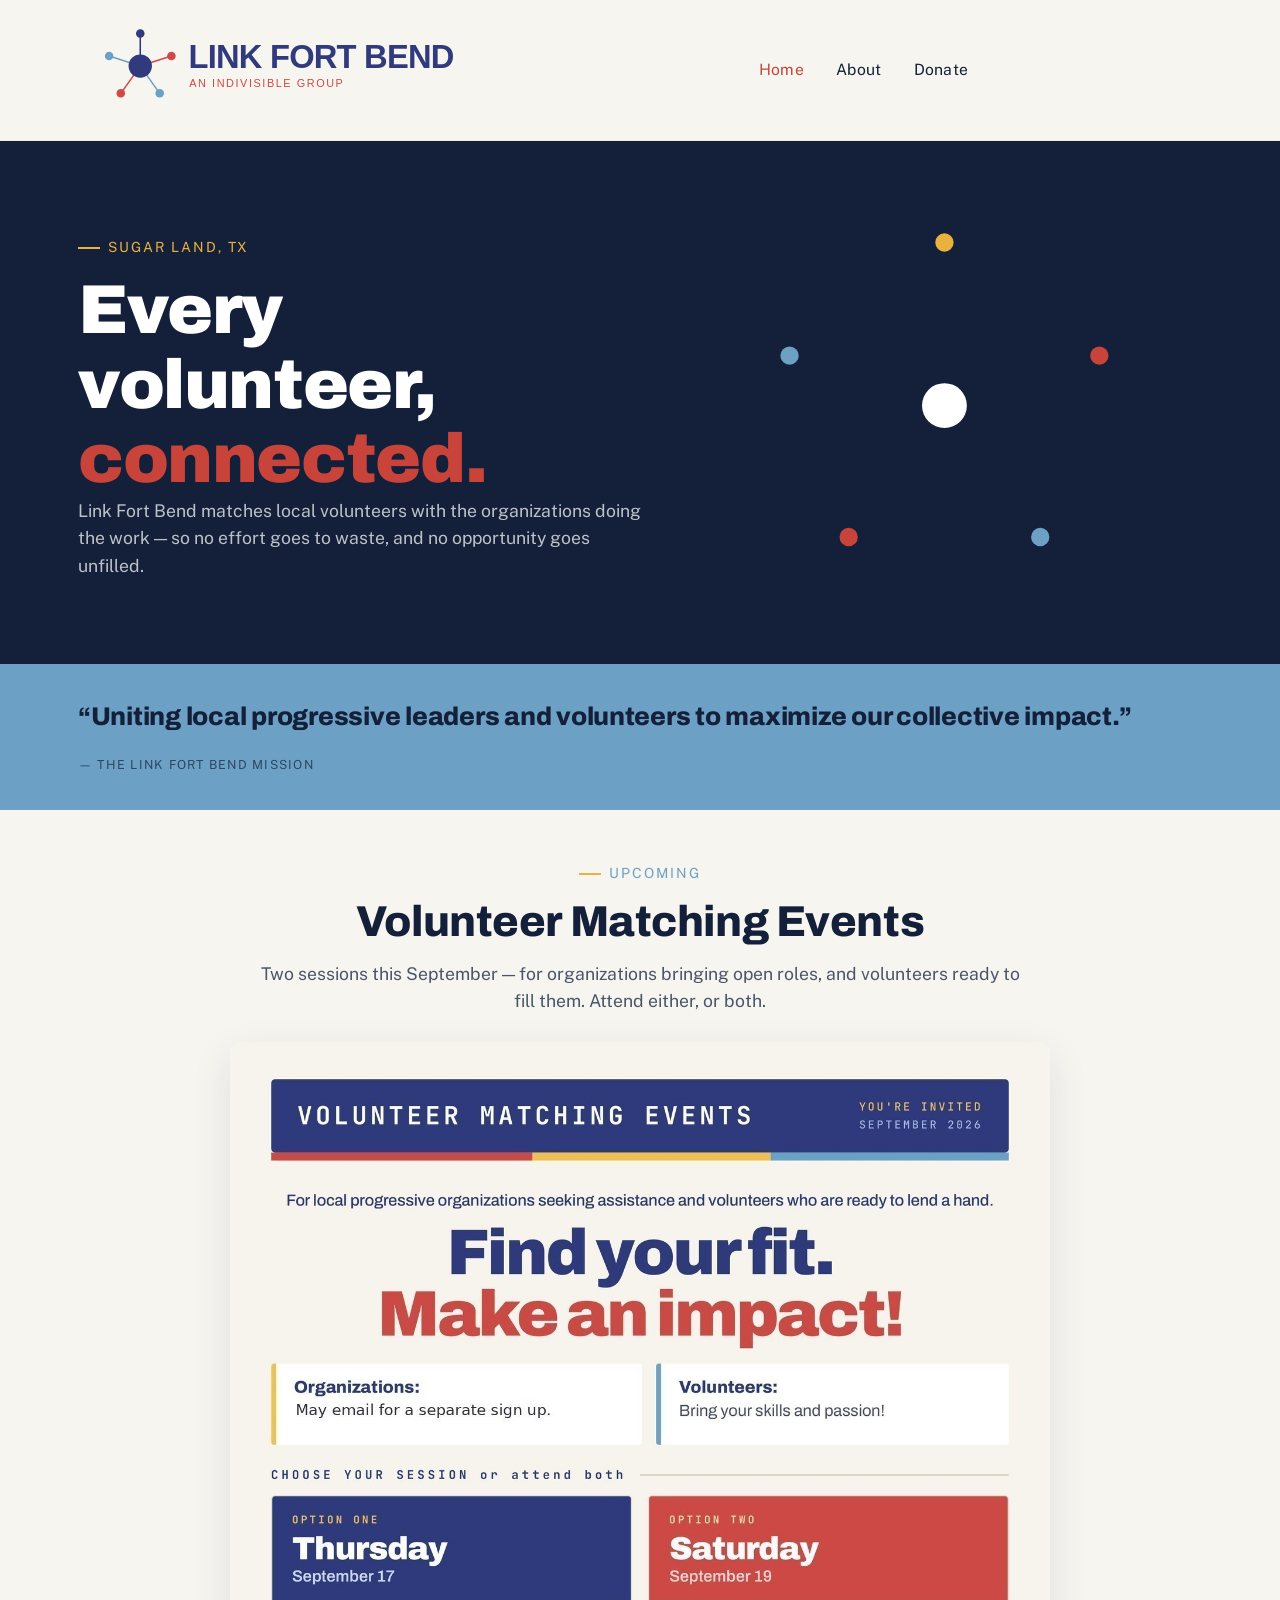
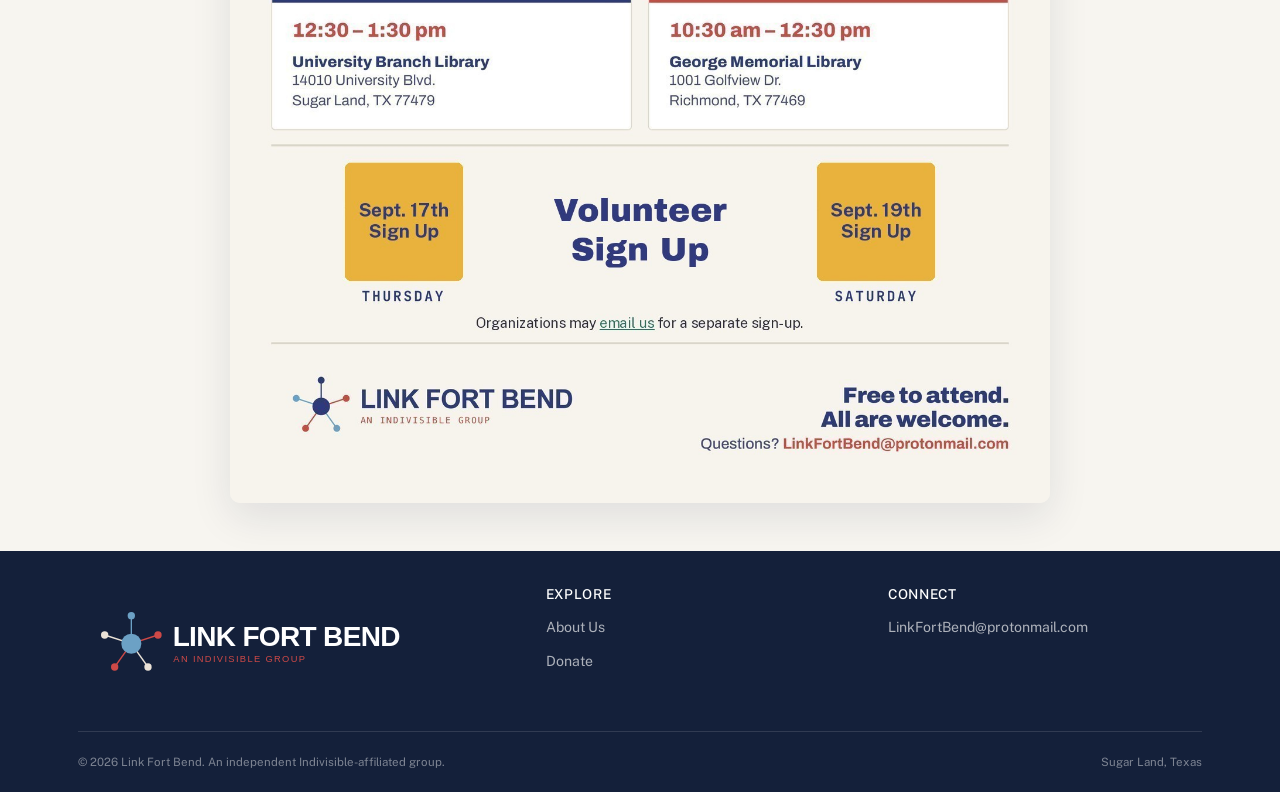
==== index.html @ 3e556b54 "Initial upload" ====
<!DOCTYPE html>
<html lang="en">
<head>
<meta charset="UTF-8">
<meta name="viewport" content="width=device-width, initial-scale=1.0">
<title>Link Fort Bend — Connecting Volunteers to Local Impact</title>
<meta name="description" content="Link Fort Bend unites local progressive leaders and volunteers to maximize our collective impact — matching volunteers with opportunities across Fort Bend County.">
<link rel="preconnect" href="https://fonts.googleapis.com">
<link href="https://fonts.googleapis.com/css2?family=Archivo:wght@800;900&family=Public+Sans:wght@400;500;600&display=swap" rel="stylesheet">
<link rel="stylesheet" href="css/style.css">
</head>
<body>

<header class="site-header">
  <div class="nav-row">
    <a href="index.html" class="logo"><img src="images/logo.svg" alt="Link Fort Bend" class="logo-img"></a>
    <button class="nav-toggle" aria-label="Toggle menu" aria-expanded="false"><span></span><span></span><span></span></button>
    <nav class="main-nav">
      <a href="index.html" class="current">Home</a>
      <a href="about.html">About</a>
      <a href="donate.html">Donate</a>
    </nav>
  </div>
</header>

<section class="hero">
  <div class="hero-grid">
    <div>
      <div class="eyebrow">Sugar Land, TX</div>
      <h1>Every volunteer,<br><span class="accent">connected.</span></h1>
      <p class="lede">Link Fort Bend matches local volunteers with the organizations doing the work — so no effort goes to waste, and no opportunity goes unfilled.</p>
    </div>
    <div class="network-stage" role="img" aria-label="Diagram showing volunteers connecting to local organizations"></div>
  </div>
</section>

<section class="mission-band">
  <div class="wrap">
    <blockquote>&ldquo;Uniting local progressive leaders and volunteers to maximize our collective impact.&rdquo;</blockquote>
    <cite>— The Link Fort Bend Mission</cite>
  </div>
</section>

<section>
  <div class="wrap">
    <div class="section-head center">
      <div class="eyebrow">Upcoming</div>
      <h2>Volunteer Matching Events</h2>
      <p class="lede" style="margin:14px auto 0;">Two sessions this September — for organizations bringing open roles, and volunteers ready to fill them. Attend either, or both.</p>
    </div>

    <div class="flyer-wrap">
      <img src="images/volunteer-event-flyer.jpg" alt="Volunteer Matching Events flyer — Thursday, September 17 at University Branch Library, Sugar Land, 12:30-1:30pm; and Saturday, September 19 at George Memorial Library, Richmond, 10:30am-12:30pm. Free to attend, all are welcome. Organizations may email LinkFortBend@protonmail.com for a separate sign-up.">
      <a class="flyer-hotspot" style="left:14%; top:67.92%; width:14.36%; height:11.1%;" href="https://mobilize.us/s/dArUMn" target="_blank" rel="noopener" aria-label="Sign up for Thursday, September 17"></a>
      <a class="flyer-hotspot" style="left:71.57%; top:67.92%; width:14.36%; height:11.1%;" href="https://mobilize.us/s/8jjdfS" target="_blank" rel="noopener" aria-label="Sign up for Saturday, September 19"></a>
      <a class="flyer-hotspot" style="left:42.86%; top:81.45%; width:11.07%; height:3.31%;" href="mailto:LinkFortBend@protonmail.com" aria-label="Email us for a separate organization sign-up"></a>
      <a class="flyer-hotspot" style="left:67.14%; top:93.48%; width:28.14%; height:1.93%;" href="mailto:LinkFortBend@protonmail.com" aria-label="Email LinkFortBend@protonmail.com"></a>
    </div>
  </div>
</section>

<footer class="site-footer">
  <div class="wrap">
    <div class="footer-grid">
      <div>
        <a href="index.html" class="logo"><img src="images/logo-white.svg" alt="Link Fort Bend" class="logo-img"></a>
      </div>
      <div>
        <h4>Explore</h4>
        <ul>
          <li><a href="about.html">About Us</a></li>
          <li><a href="donate.html">Donate</a></li>
        </ul>
      </div>
      <div>
        <h4>Connect</h4>
        <ul>
          <li><a href="mailto:LinkFortBend@protonmail.com">LinkFortBend@protonmail.com</a></li>
        </ul>
      </div>
    </div>
    <div class="footer-bottom">
      <span>&copy; 2026 Link Fort Bend. An independent Indivisible-affiliated group.</span>
      <span>Sugar Land, Texas</span>
    </div>
  </div>
</footer>

<script src="js/main.js"></script>
</body>
</html>
---- css/style.css ----
/* ==========================================================================
   Link Fort Bend — Design System
   Palette: Ink Navy / Bayou Teal / Indivisible Red / Prairie Gold / Cloud
   Display: Archivo  |  Body & Utility: Public Sans
   ========================================================================== */

:root {
  --ink-navy: #14203A;
  --ink-navy-soft: #1E2E52;
  --bayou-teal: #6CA1C5;
  --bayou-teal-light: #8FBEDA;
  --indivisible-red: #C8443A;
  --prairie-gold: #E8B23D;
  --cloud: #F7F5F0;
  --cloud-dim: #EEEAE1;
  --white: #FFFFFF;
  --slate: #4A5568;
  --slate-light: #7A8494;

  --font-display: 'Archivo', sans-serif;
  --font-body: 'Public Sans', sans-serif;
  --font-mono: 'Public Sans', sans-serif;

  --max-width: 1180px;
  --radius: 6px;
}

* { box-sizing: border-box; margin: 0; padding: 0; }

html { scroll-behavior: smooth; }

body {
  font-family: var(--font-body);
  color: var(--ink-navy);
  background: var(--cloud);
  line-height: 1.55;
  -webkit-font-smoothing: antialiased;
}

img, svg { display: block; max-width: 100%; }

a { color: inherit; text-decoration: none; }

.wrap {
  max-width: var(--max-width);
  margin: 0 auto;
  padding: 0 28px;
}

.eyebrow {
  font-family: var(--font-mono);
  font-size: 0.875rem;
  letter-spacing: 0.14em;
  text-transform: uppercase;
  color: var(--bayou-teal);
  display: inline-flex;
  align-items: center;
  gap: 8px;
  margin-bottom: 14px;
}

.eyebrow::before {
  content: "";
  width: 22px;
  height: 2px;
  background: var(--prairie-gold);
  display: inline-block;
}

h1, h2, h3, h4 {
  font-family: var(--font-display);
  font-weight: 800;
  line-height: 1.08;
  letter-spacing: -0.01em;
  color: var(--ink-navy);
}

h1 { font-size: clamp(2.6rem, 5.4vw, 4.4rem); font-weight: 900; letter-spacing: -0.02em; }
h2 { font-size: clamp(1.9rem, 3.4vw, 2.7rem); }
h3 { font-size: 1.3rem; }

p { color: var(--slate); }

.lede {
  font-size: 1.1rem;
  color: var(--slate);
  max-width: 72ch;
}

/* ---------- Buttons ---------- */
.btn {
  display: inline-flex;
  align-items: center;
  gap: 8px;
  font-family: var(--font-mono);
  font-size: 0.82rem;
  letter-spacing: 0.04em;
  text-transform: uppercase;
  padding: 14px 26px;
  border-radius: var(--radius);
  border: 2px solid transparent;
  cursor: pointer;
  transition: transform 0.15s ease, background 0.2s ease, color 0.2s ease, border-color 0.2s ease;
}
.btn:hover { transform: translateY(-2px); }
.btn:focus-visible { outline: 3px solid var(--prairie-gold); outline-offset: 2px; }

.btn-primary { background: var(--indivisible-red); color: var(--white); }
.btn-primary:hover { background: #A9362D; }

.btn-ghost { background: transparent; color: var(--ink-navy); border-color: var(--ink-navy); }
.btn-ghost:hover { background: var(--ink-navy); color: var(--white); }

.btn-ghost-red { background: transparent; color: var(--indivisible-red); border-color: var(--indivisible-red); }
.btn-ghost-red:hover { background: var(--indivisible-red); color: var(--white); }

.btn-red-navy { background: var(--indivisible-red); color: var(--white); border-color: var(--ink-navy); }
.btn-red-navy:hover { background: var(--ink-navy); color: var(--white); border-color: var(--ink-navy); }

.btn-on-dark { background: var(--prairie-gold); color: var(--ink-navy); }
.btn-on-dark:hover { background: #F4C560; }

.btn-ghost-light { background: transparent; color: var(--white); border-color: rgba(255,255,255,0.45); }
.btn-ghost-light:hover { background: rgba(255,255,255,0.12); border-color: var(--white); }

/* ---------- Header / Nav ---------- */
header.site-header {
  position: sticky;
  top: 0;
  z-index: 50;
  background: rgba(247, 245, 240, 0.92);
  backdrop-filter: blur(8px);
  border-bottom: 1px solid var(--cloud-dim);
}

.nav-row {
  display: flex;
  align-items: center;
  justify-content: flex-start;
  gap: 200px;
  padding: 0px 28px;
  max-width: var(--max-width);
  margin: 0 auto;
}

.logo {
  font-family: var(--font-display);
  font-weight: 900;
  font-size: 1.15rem;
  letter-spacing: -0.01em;
  display: flex;
  align-items: baseline;
  gap: 6px;
  color: var(--ink-navy);
}
.logo-img { height: 140px; width: auto; display: block; }
.footer-grid .logo-img { height: 120px; margin-bottom: 4px; }
.logo .accent { color: var(--indivisible-red); }
.logo small {
  font-family: var(--font-mono);
  font-weight: 500;
  font-size: 0.62rem;
  letter-spacing: 0.14em;
  color: var(--slate-light);
  text-transform: uppercase;
}

nav.main-nav { display: flex; align-items: center; gap: 4px; }

nav.main-nav a {
  font-family: var(--font-mono);
  font-size: 0.98rem;
  letter-spacing: 0.02em;
  padding: 9px 14px;
  border-radius: 4px;
  color: var(--ink-navy);
  transition: background 0.15s ease, color 0.15s ease;
}
nav.main-nav a:hover { background: var(--cloud-dim); }
nav.main-nav a.current { color: var(--indivisible-red); }
nav.main-nav a.cta {
  background: var(--ink-navy);
  color: var(--white);
  margin-left: 8px;
}
nav.main-nav a.cta:hover { background: var(--indivisible-red); }

.nav-toggle {
  display: none;
  background: none;
  border: none;
  cursor: pointer;
  padding: 6px;
  margin-left: auto;
}
.nav-toggle span {
  display: block;
  width: 24px;
  height: 2px;
  background: var(--ink-navy);
  margin: 5px 0;
  transition: 0.2s;
}

/* ---------- Hero / network motif ---------- */
.hero {
  background: var(--ink-navy);
  color: var(--white);
  position: relative;
  overflow: hidden;
  padding: 20px 0 14px;
}

.hero-grid {
  display: grid;
  grid-template-columns: 1.05fr 0.95fr;
  gap: 40px;
  align-items: center;
  max-width: var(--max-width);
  margin: 0 auto;
  padding: 0 28px;
  position: relative;
  z-index: 2;
}

.hero .eyebrow { color: var(--prairie-gold); }
.hero .eyebrow::before { background: var(--prairie-gold); }
.hero h1 { color: var(--white); }
.hero h1 .accent { color: var(--indivisible-red); }
.hero p.lede { color: rgba(255,255,255,0.72); }

.hero-actions { display: flex; gap: 14px; margin-top: 20px; flex-wrap: wrap; }

.network-stage {
  width: 100%;
  aspect-ratio: 1 / 0.95;
}

.network-stage svg { width: 100%; height: 100%; }

.net-link {
  stroke: var(--ink-navy);
  stroke-width: 2;
  fill: none;
  stroke-dasharray: 6 260;
  stroke-dashoffset: 0;
  opacity: 0.85;
  animation: draw 4.5s ease-in-out infinite;
}
.net-link.blue { stroke: var(--bayou-teal); }
.net-link.red { stroke: var(--indivisible-red); }
.net-link.gold { stroke: var(--prairie-gold); }

@keyframes draw {
  0% { stroke-dashoffset: 260; opacity: 0; }
  12% { opacity: 1; }
  55% { stroke-dashoffset: 0; opacity: 1; }
  80% { opacity: 1; }
  100% { stroke-dashoffset: -260; opacity: 0; }
}

.net-node { fill: var(--white); }
.net-node.blue { fill: var(--bayou-teal); }
.net-node.red { fill: var(--indivisible-red); }
.net-node.gold { fill: var(--prairie-gold); }
.net-pulse {
  fill: none;
  stroke: rgba(255,255,255,0.35);
  stroke-width: 1;
  animation: pulse 3.2s ease-out infinite;
  transform-origin: center;
}
@keyframes pulse {
  0% { r: 0; opacity: 0.8; }
  100% { r: 16; opacity: 0; }
}

@media (prefers-reduced-motion: reduce) {
  .net-link, .net-pulse { animation: none; stroke-dashoffset: 0; opacity: 0.8; }
}

/* ---------- Sections ---------- */
section { padding: 48px 0; }
.section-tight { padding: 32px 0; }
.section-alt { background: var(--white); }

.section-head { max-width: 760px; margin-bottom: 28px; }
.section-head.center { margin-left: auto; margin-right: auto; text-align: center; }

/* Mission statement banner */
.mission-band {
  background: var(--bayou-teal);
  color: var(--white);
  padding: 36px 0;
  position: relative;
}
.mission-band blockquote {
  font-family: var(--font-display);
  font-weight: 800;
  font-size: clamp(1.1rem, 2.2vw, 1.6rem);
  line-height: 1.35;
  max-width: none;
  width: 100%;
  letter-spacing: -0.01em;
  color: var(--ink-navy);
}
.mission-band cite {
  display: block;
  font-family: var(--font-mono);
  font-style: normal;
  font-size: 0.78rem;
  letter-spacing: 0.1em;
  text-transform: uppercase;
  color: var(--ink-navy);
  opacity: 0.7;
  margin-top: 20px;
}

/* Steps (legitimate sequence: sign up -> match -> show up) */
.steps { display: grid; grid-template-columns: repeat(3, 1fr); gap: 28px; }
.step {
  border-top: 3px solid var(--indivisible-red);
  padding-top: 18px;
}
.step .num {
  font-family: var(--font-mono);
  font-size: 0.78rem;
  color: var(--slate-light);
  letter-spacing: 0.08em;
}
.step h3 { margin: 10px 0 8px; }

/* Cards */
.card-grid { display: grid; grid-template-columns: repeat(3, 1fr); gap: 22px; }

.card {
  background: var(--white);
  border: 1px solid var(--cloud-dim);
  border-radius: var(--radius);
  padding: 26px;
  display: flex;
  flex-direction: column;
  gap: 12px;
  transition: box-shadow 0.2s ease, transform 0.2s ease;
}
.card:hover { box-shadow: 0 10px 30px rgba(20,32,58,0.08); transform: translateY(-3px); }

.tag {
  font-family: var(--font-mono);
  font-size: 0.68rem;
  letter-spacing: 0.08em;
  text-transform: uppercase;
  color: var(--bayou-teal);
  background: rgba(44,110,99,0.09);
  padding: 4px 10px;
  border-radius: 20px;
  display: inline-block;
  width: fit-content;
}
.tag.red { color: var(--indivisible-red); background: rgba(200,68,58,0.09); }
.tag.gold { color: #8A6414; background: rgba(232,178,61,0.18); }

.card h3 { font-size: 1.15rem; }
.card p { font-size: 0.95rem; }
.card .meta {
  font-family: var(--font-mono);
  font-size: 0.75rem;
  color: var(--slate-light);
  margin-top: auto;
  padding-top: 10px;
  border-top: 1px dashed var(--cloud-dim);
}

/* Placeholder note strip */
.placeholder-note {
  background: #FBF2DC;
  border: 1px dashed var(--prairie-gold);
  border-radius: var(--radius);
  padding: 16px 20px;
  font-family: var(--font-mono);
  font-size: 0.8rem;
  color: #6B4F0E;
  margin-bottom: 40px;
}
.placeholder-note strong { color: var(--indivisible-red); }

/* Flyer placeholder + QR code buttons (homepage) */
.flyer-wrap {
  position: relative;
  max-width: 820px;
  width: 100%;
  margin: 0 auto;
}
.flyer-wrap img {
  width: 100%;
  display: block;
  border-radius: 10px;
  box-shadow: 0 14px 40px rgba(20,32,58,0.10);
}
.flyer-hotspot {
  position: absolute;
  display: block;
  cursor: pointer;
}

.qr-button-row {
  display: flex;
  flex-wrap: wrap;
  gap: 14px;
  justify-content: center;
  margin-top: 28px;
}

/* Filters (Opportunities page) */
.filter-row {
  display: flex;
  flex-wrap: wrap;
  gap: 10px;
  margin-bottom: 36px;
}
.filter-btn {
  font-family: var(--font-mono);
  font-size: 0.78rem;
  letter-spacing: 0.03em;
  padding: 9px 16px;
  border-radius: 20px;
  border: 1.5px solid var(--cloud-dim);
  background: var(--white);
  cursor: pointer;
  color: var(--slate);
  transition: all 0.15s ease;
}
.filter-btn:hover { border-color: var(--bayou-teal); }
.filter-btn.active {
  background: var(--ink-navy);
  border-color: var(--ink-navy);
  color: var(--white);
}

/* Values / About */
.value-list {
  display: grid;
  grid-template-columns: repeat(2, 1fr);
  gap: 26px;
}
.value-item h3 { display: flex; align-items: center; gap: 10px; margin-bottom: 8px; }
.value-item .dot {
  width: 9px; height: 9px; border-radius: 50%; background: var(--indivisible-red); flex-shrink: 0;
}

/* Two-col layout */
.split {
  display: grid;
  grid-template-columns: 1fr 1fr;
  gap: 56px;
  align-items: start;
}

/* Timeline-ish origin block for About */
.origin-block {
  background: var(--ink-navy);
  color: var(--white);
  border-radius: 10px;
  padding: 40px;
}
.origin-block h3 { color: var(--white); }
.origin-block p { color: rgba(255,255,255,0.75); }

/* ---------- Forms ---------- */
.form-card {
  background: var(--white);
  border: 1px solid var(--cloud-dim);
  border-radius: 10px;
  padding: 40px;
}

.form-row { margin-bottom: 20px; }
.form-row label {
  display: block;
  font-family: var(--font-mono);
  font-size: 0.75rem;
  letter-spacing: 0.06em;
  text-transform: uppercase;
  color: var(--ink-navy);
  margin-bottom: 8px;
}
.form-row input[type="text"],
.form-row input[type="email"],
.form-row input[type="tel"],
.form-row select,
.form-row textarea {
  width: 100%;
  font-family: var(--font-body);
  font-size: 0.98rem;
  padding: 12px 14px;
  border: 1.5px solid var(--cloud-dim);
  border-radius: 5px;
  background: var(--cloud);
  color: var(--ink-navy);
}
.form-row input:focus,
.form-row select:focus,
.form-row textarea:focus {
  outline: none;
  border-color: var(--bayou-teal);
  background: var(--white);
}

.checkbox-grid {
  display: grid;
  grid-template-columns: repeat(2, 1fr);
  gap: 10px;
}
.checkbox-item {
  display: flex;
  align-items: center;
  gap: 9px;
  font-size: 0.92rem;
  color: var(--slate);
}
.checkbox-item input { width: 16px; height: 16px; accent-color: var(--bayou-teal); }

#form-success {
  display: none;
  background: rgba(44,110,99,0.1);
  border: 1.5px solid var(--bayou-teal);
  color: var(--bayou-teal);
  padding: 16px 18px;
  border-radius: 6px;
  font-family: var(--font-mono);
  font-size: 0.85rem;
  margin-bottom: 20px;
}

/* ---------- Embedded form shell (Google Form container) ---------- */
.form-embed-shell {
  border-radius: 10px;
  overflow: hidden;
  border: 1px solid var(--cloud-dim);
  box-shadow: 0 14px 40px rgba(20,32,58,0.10);
  background: var(--white);
}
.form-embed-header {
  display: flex;
  align-items: center;
  gap: 7px;
  padding: 14px 18px;
  background: var(--ink-navy);
}
.form-embed-header .dot { width: 9px; height: 9px; border-radius: 50%; }
.form-embed-header .dot.red { background: var(--indivisible-red); }
.form-embed-header .dot.gold { background: var(--prairie-gold); }
.form-embed-header .dot.blue { background: var(--bayou-teal); }
.form-embed-title {
  margin-left: 8px;
  font-family: var(--font-mono);
  font-size: 0.78rem;
  letter-spacing: 0.06em;
  text-transform: uppercase;
  color: rgba(255,255,255,0.85);
}
.form-embed-footnote {
  margin-top: 14px;
  font-size: 0.85rem;
  text-align: center;
  color: var(--slate-light);
}
.form-embed-footnote a {
  color: var(--bayou-teal);
  text-decoration: underline;
}

/* ---------- Contact info blocks ---------- */
.contact-info { display: flex; flex-direction: column; gap: 26px; }
.contact-info .item { border-left: 3px solid var(--prairie-gold); padding-left: 18px; }
.contact-info .item h3 { font-size: 1rem; margin-bottom: 4px; }
.contact-info .item p { font-size: 0.92rem; }

/* ---------- CTA band ---------- */
.cta-band {
  background: var(--indivisible-red);
  color: var(--white);
  padding: 36px 0;
  text-align: center;
}
.cta-band h2 { color: var(--white); margin-bottom: 18px; }
.cta-band p { color: rgba(255,255,255,0.85); max-width: 520px; margin: 0 auto 30px; }
.cta-band .hero-actions { justify-content: center; }

/* ---------- Footer ---------- */
footer.site-footer {
  background: var(--ink-navy);
  color: rgba(255,255,255,0.7);
  padding: 36px 0 20px;
}
.footer-grid {
  display: grid;
  grid-template-columns: 1.4fr 1fr 1fr;
  gap: 28px;
  margin-bottom: 20px;
}
.footer-grid h4 {
  color: var(--white);
  font-size: 0.85rem;
  letter-spacing: 0.05em;
  margin-bottom: 14px;
  font-family: var(--font-mono);
  text-transform: uppercase;
  font-weight: 500;
}
.footer-grid a, .footer-grid p { font-size: 0.88rem; color: rgba(255,255,255,0.65); }
.footer-grid ul { list-style: none; display: flex; flex-direction: column; gap: 9px; }
.footer-grid a:hover { color: var(--prairie-gold); }
.footer-bottom {
  border-top: 1px solid rgba(255,255,255,0.12);
  padding-top: 22px;
  display: flex;
  justify-content: space-between;
  font-family: var(--font-mono);
  font-size: 0.72rem;
  color: rgba(255,255,255,0.45);
  flex-wrap: wrap;
  gap: 10px;
}

/* ---------- Page hero (interior pages) ---------- */
.page-hero {
  background: var(--ink-navy);
  color: var(--white);
  padding: 36px 0 32px;
}
.page-hero h1 { color: var(--white); font-size: clamp(2.1rem, 4vw, 3rem); }
.page-hero p.lede { color: rgba(255,255,255,0.72); margin-top: 14px; }

/* ---------- Responsive ---------- */
@media (max-width: 900px) {
  .hero-grid { grid-template-columns: 1fr; }
  .network-stage { max-width: 420px; margin: 0 auto; order: -1; }
  .steps, .card-grid { grid-template-columns: 1fr; }
  .value-list { grid-template-columns: 1fr; }
  .split { grid-template-columns: 1fr; gap: 32px; }
  .footer-grid { grid-template-columns: 1fr 1fr 1fr; }
  .checkbox-grid { grid-template-columns: 1fr; }
}

@media (max-width: 720px) {
  nav.main-nav {
    position: fixed;
    top: 100px; left: 0; right: 0;
    background: var(--cloud);
    flex-direction: column;
    align-items: stretch;
    padding: 12px 20px 24px;
    border-bottom: 1px solid var(--cloud-dim);
    display: none;
    gap: 2px;
  }
  nav.main-nav.open { display: flex; }
  nav.main-nav a { padding: 12px 14px; }
  nav.main-nav a.cta { margin-left: 0; text-align: center; }
  .nav-toggle { display: block; }
  .footer-grid { grid-template-columns: 1fr; }
  .logo-img { height: 100px; }
}
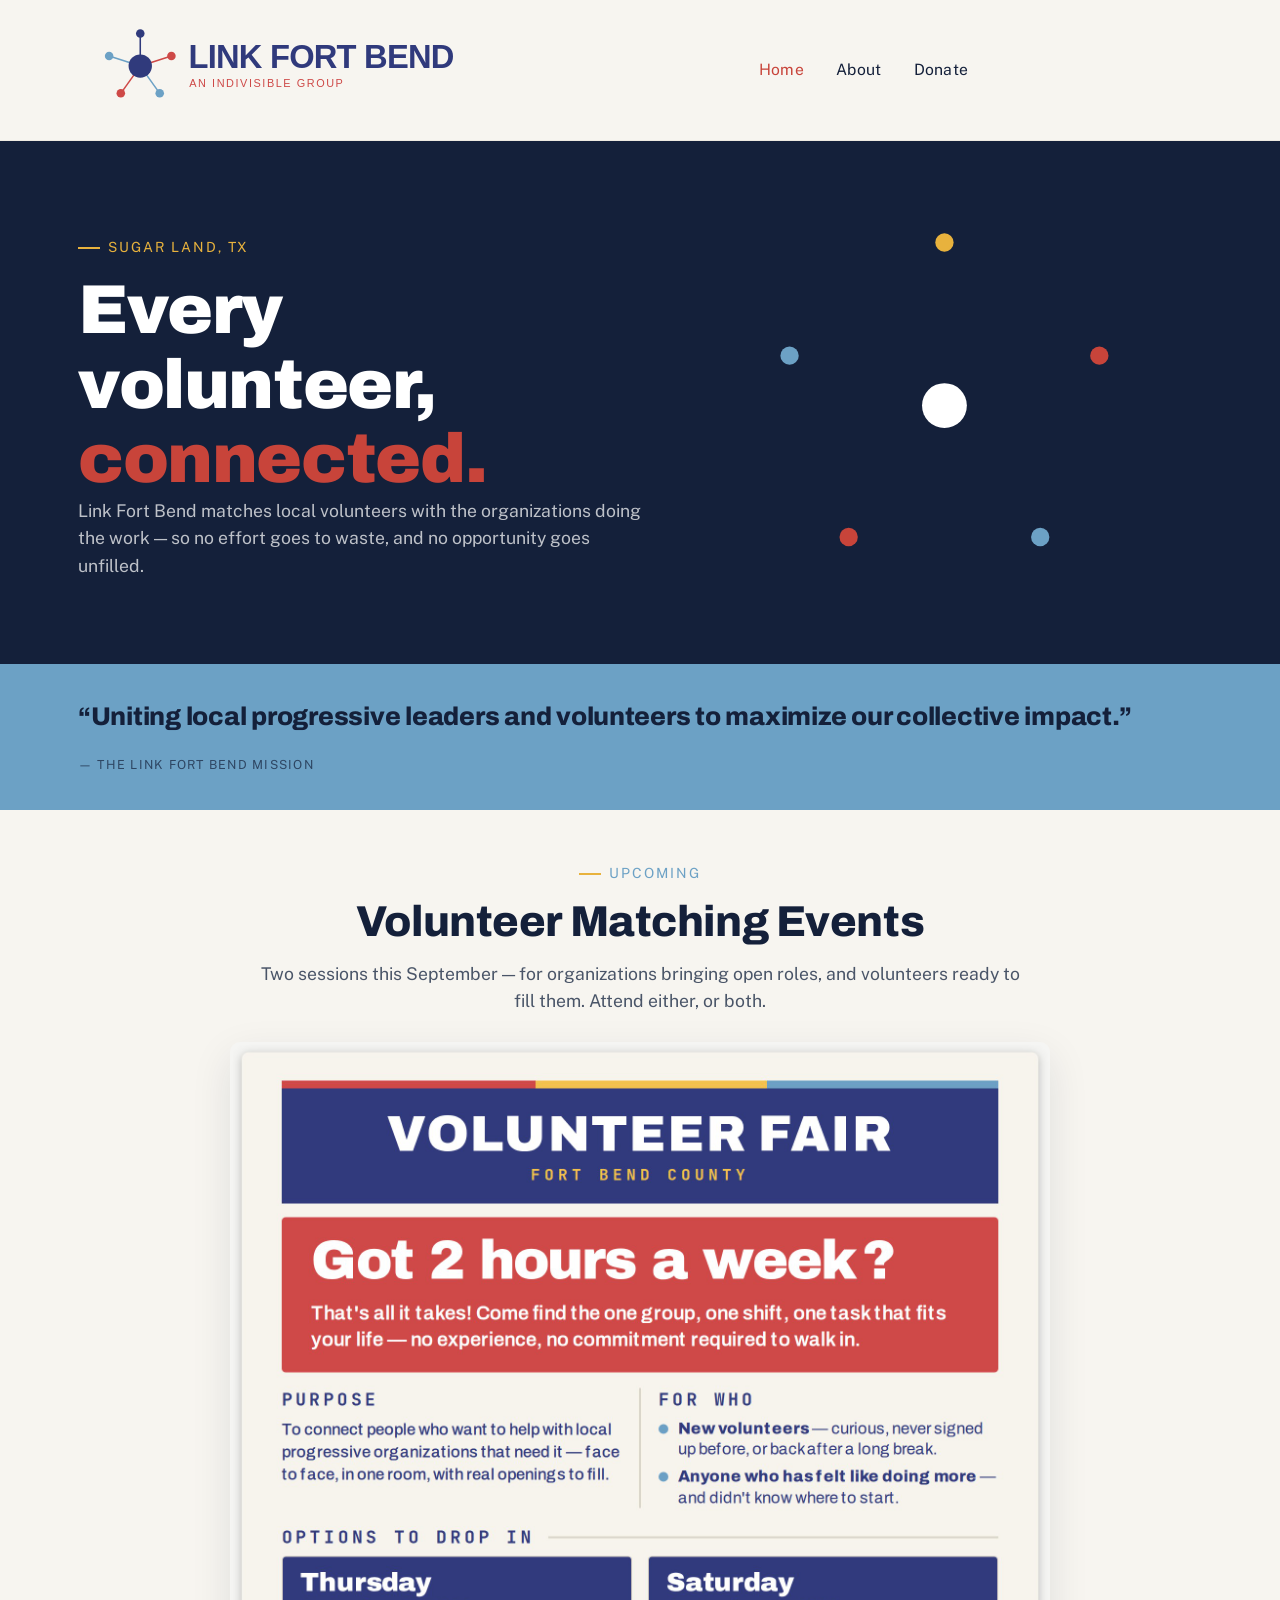
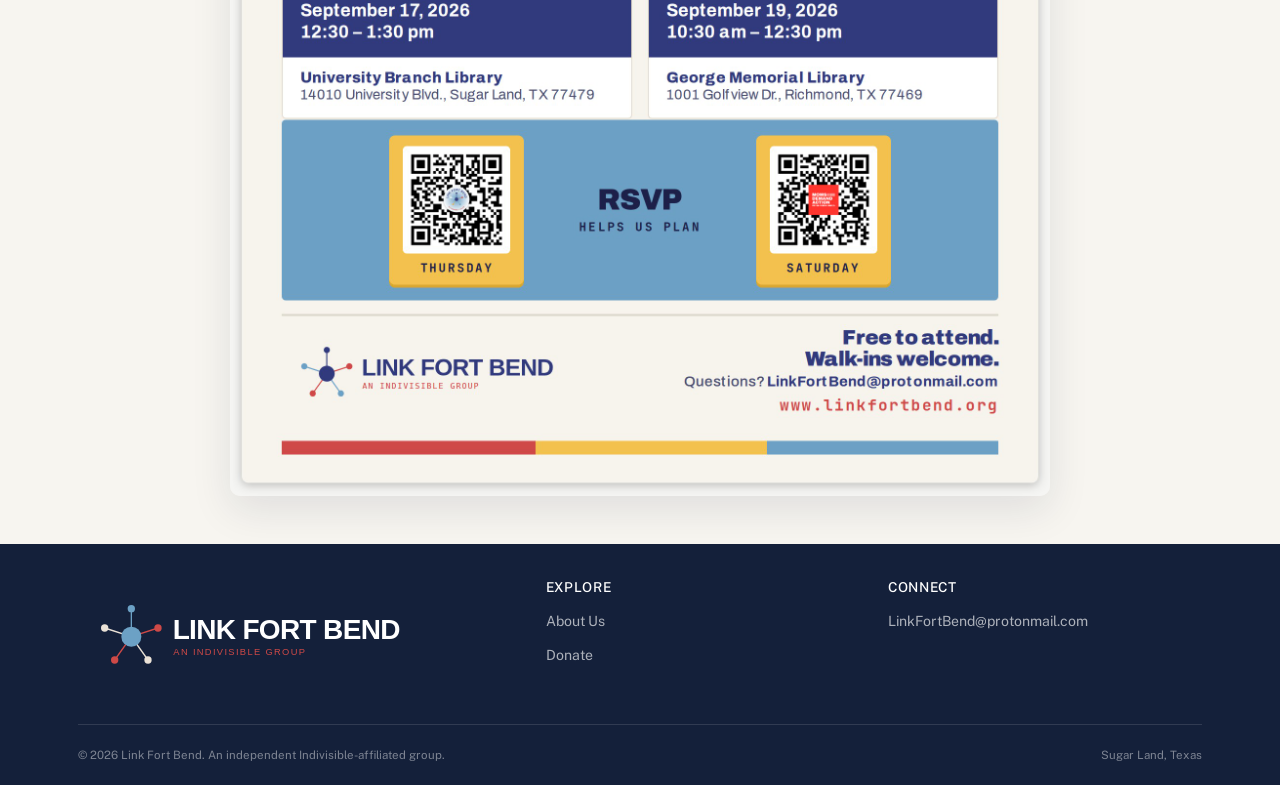
==== commit 85953b2e: "Revise volunteer event flyer and links Updated event flyer details and RSVP links for volunteer even" ====
--- a/index.html
+++ b/index.html
@@ -50,11 +50,10 @@
     </div>
 
     <div class="flyer-wrap">
-      <img src="images/volunteer-event-flyer.jpg" alt="Volunteer Matching Events flyer — Thursday, September 17 at University Branch Library, Sugar Land, 12:30-1:30pm; and Saturday, September 19 at George Memorial Library, Richmond, 10:30am-12:30pm. Free to attend, all are welcome. Organizations may email LinkFortBend@protonmail.com for a separate sign-up.">
-      <a class="flyer-hotspot" style="left:14%; top:67.92%; width:14.36%; height:11.1%;" href="https://mobilize.us/s/dArUMn" target="_blank" rel="noopener" aria-label="Sign up for Thursday, September 17"></a>
-      <a class="flyer-hotspot" style="left:71.57%; top:67.92%; width:14.36%; height:11.1%;" href="https://mobilize.us/s/8jjdfS" target="_blank" rel="noopener" aria-label="Sign up for Saturday, September 19"></a>
-      <a class="flyer-hotspot" style="left:42.86%; top:81.45%; width:11.07%; height:3.31%;" href="mailto:LinkFortBend@protonmail.com" aria-label="Email us for a separate organization sign-up"></a>
-      <a class="flyer-hotspot" style="left:67.14%; top:93.48%; width:28.14%; height:1.93%;" href="mailto:LinkFortBend@protonmail.com" aria-label="Email LinkFortBend@protonmail.com"></a>
+      <img src="images/volunteer-event-flyer.jpg" alt="Volunteer Fair, Fort Bend County flyer. Got 2 hours a week? Come find the one group, one shift, one task that fits your life — no experience, no commitment required to walk in. Thursday, September 17, 2026, 12:30-1:30pm at University Branch Library, 14010 University Blvd., Sugar Land, TX 77479. Saturday, September 19, 2026, 10:30am-12:30pm at George Memorial Library, 1001 Golfview Dr., Richmond, TX 77469. Free to attend, walk-ins welcome. Questions? LinkFortBend@protonmail.com. www.linkfortbend.org">
+      <a class="flyer-hotspot" style="left:19.4%; top:65.79%; width:16.37%; height:14.4%;" href="https://mobilize.us/s/dArUMn" target="_blank" rel="noopener" aria-label="RSVP for Thursday, September 17"></a>
+      <a class="flyer-hotspot" style="left:64.17%; top:65.79%; width:16.37%; height:14.4%;" href="https://mobilize.us/s/8jjdfS" target="_blank" rel="noopener" aria-label="RSVP for Saturday, September 19"></a>
+      <a class="flyer-hotspot" style="left:58.93%; top:88.19%; width:34.52%; height:1.85%;" href="mailto:LinkFortBend@protonmail.com" aria-label="Email LinkFortBend@protonmail.com"></a>
     </div>
   </div>
 </section>
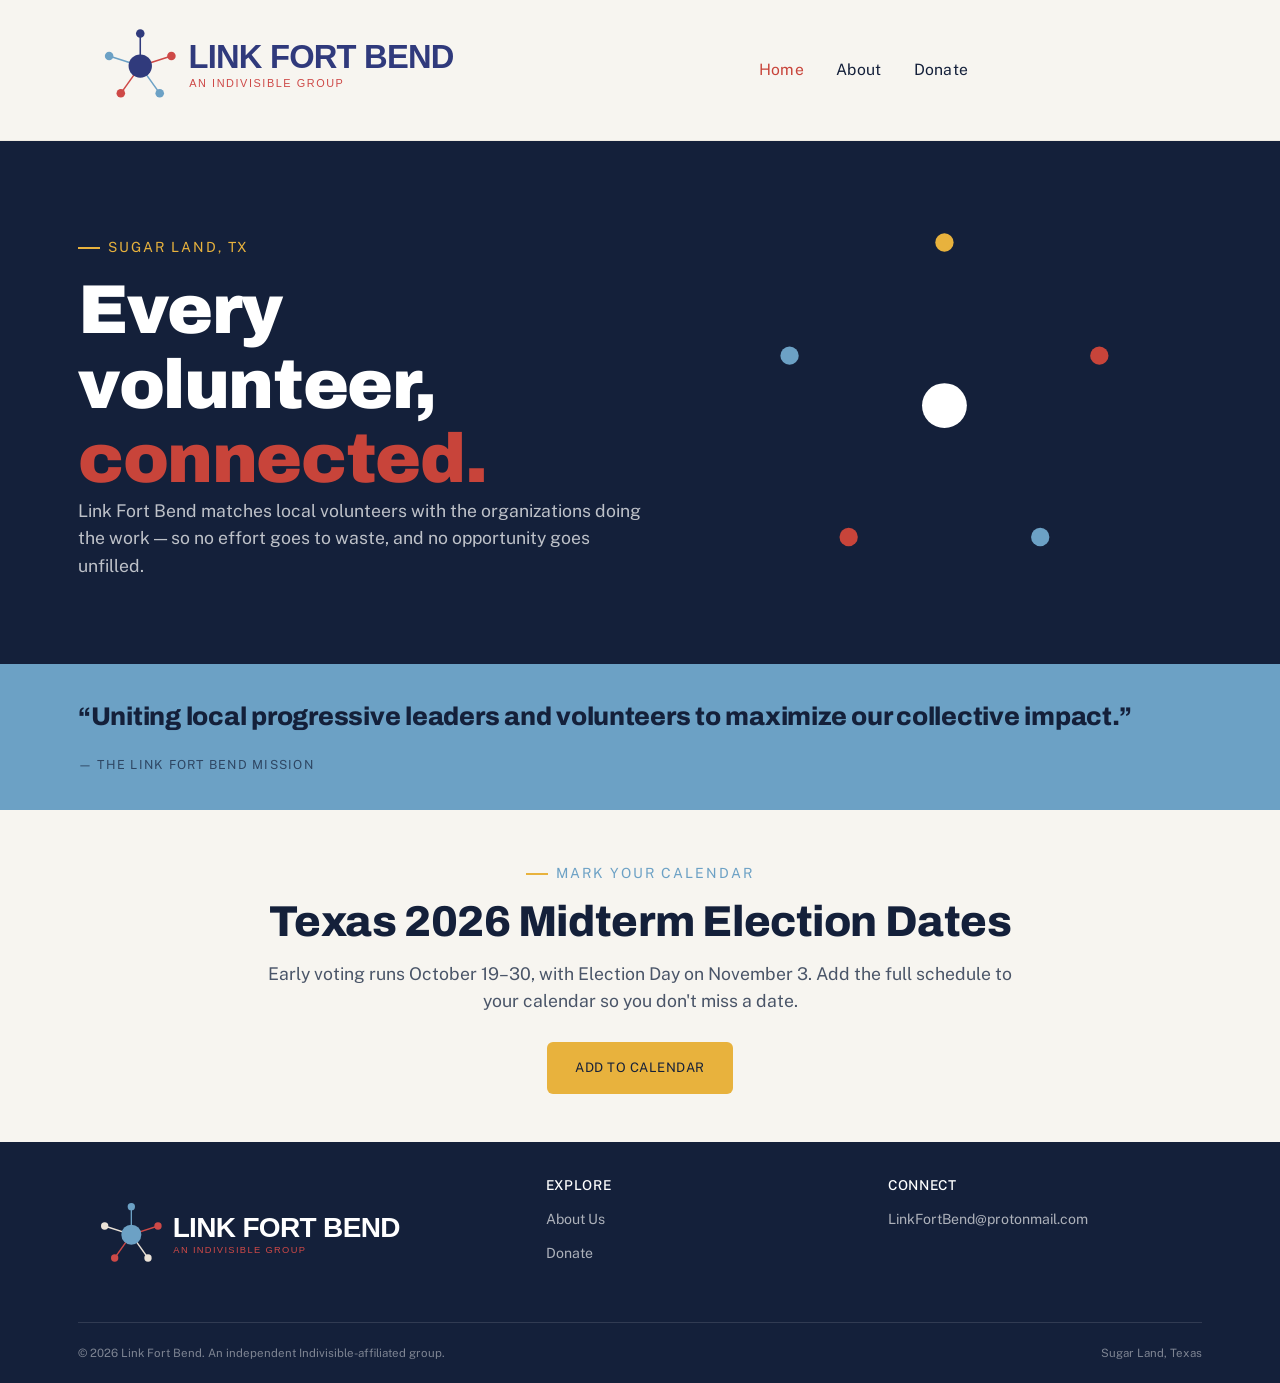
==== commit 18e58b70: "remove flyer & add calendar button" ====
--- a/index.html
+++ b/index.html
@@ -44,16 +44,12 @@
 <section>
   <div class="wrap">
     <div class="section-head center">
-      <div class="eyebrow">Upcoming</div>
-      <h2>Volunteer Matching Events</h2>
-      <p class="lede" style="margin:14px auto 0;">Two sessions this September — for organizations bringing open roles, and volunteers ready to fill them. Attend either, or both.</p>
+      <div class="eyebrow">Mark Your Calendar</div>
+      <h2>Texas 2026 Midterm Election Dates</h2>
+      <p class="lede" style="margin:14px auto 0;">Early voting runs October 19–30, with Election Day on November 3. Add the full schedule to your calendar so you don't miss a date.</p>
     </div>
-
-    <div class="flyer-wrap">
-      <img src="images/volunteer-event-flyer.jpg" alt="Volunteer Fair, Fort Bend County flyer. Got 2 hours a week? Come find the one group, one shift, one task that fits your life — no experience, no commitment required to walk in. Thursday, September 17, 2026, 12:30-1:30pm at University Branch Library, 14010 University Blvd., Sugar Land, TX 77479. Saturday, September 19, 2026, 10:30am-12:30pm at George Memorial Library, 1001 Golfview Dr., Richmond, TX 77469. Free to attend, walk-ins welcome. Questions? LinkFortBend@protonmail.com. www.linkfortbend.org">
-      <a class="flyer-hotspot" style="left:19.4%; top:65.79%; width:16.37%; height:14.4%;" href="https://mobilize.us/s/dArUMn" target="_blank" rel="noopener" aria-label="RSVP for Thursday, September 17"></a>
-      <a class="flyer-hotspot" style="left:64.17%; top:65.79%; width:16.37%; height:14.4%;" href="https://mobilize.us/s/8jjdfS" target="_blank" rel="noopener" aria-label="RSVP for Saturday, September 19"></a>
-      <a class="flyer-hotspot" style="left:58.93%; top:88.19%; width:34.52%; height:1.85%;" href="mailto:LinkFortBend@protonmail.com" aria-label="Email LinkFortBend@protonmail.com"></a>
+    <div style="text-align:center; margin-top:28px;">
+      <a href="files/tx-2026-midterm-election.ics" class="btn btn-on-dark" download>Add to Calendar</a>
     </div>
   </div>
 </section>
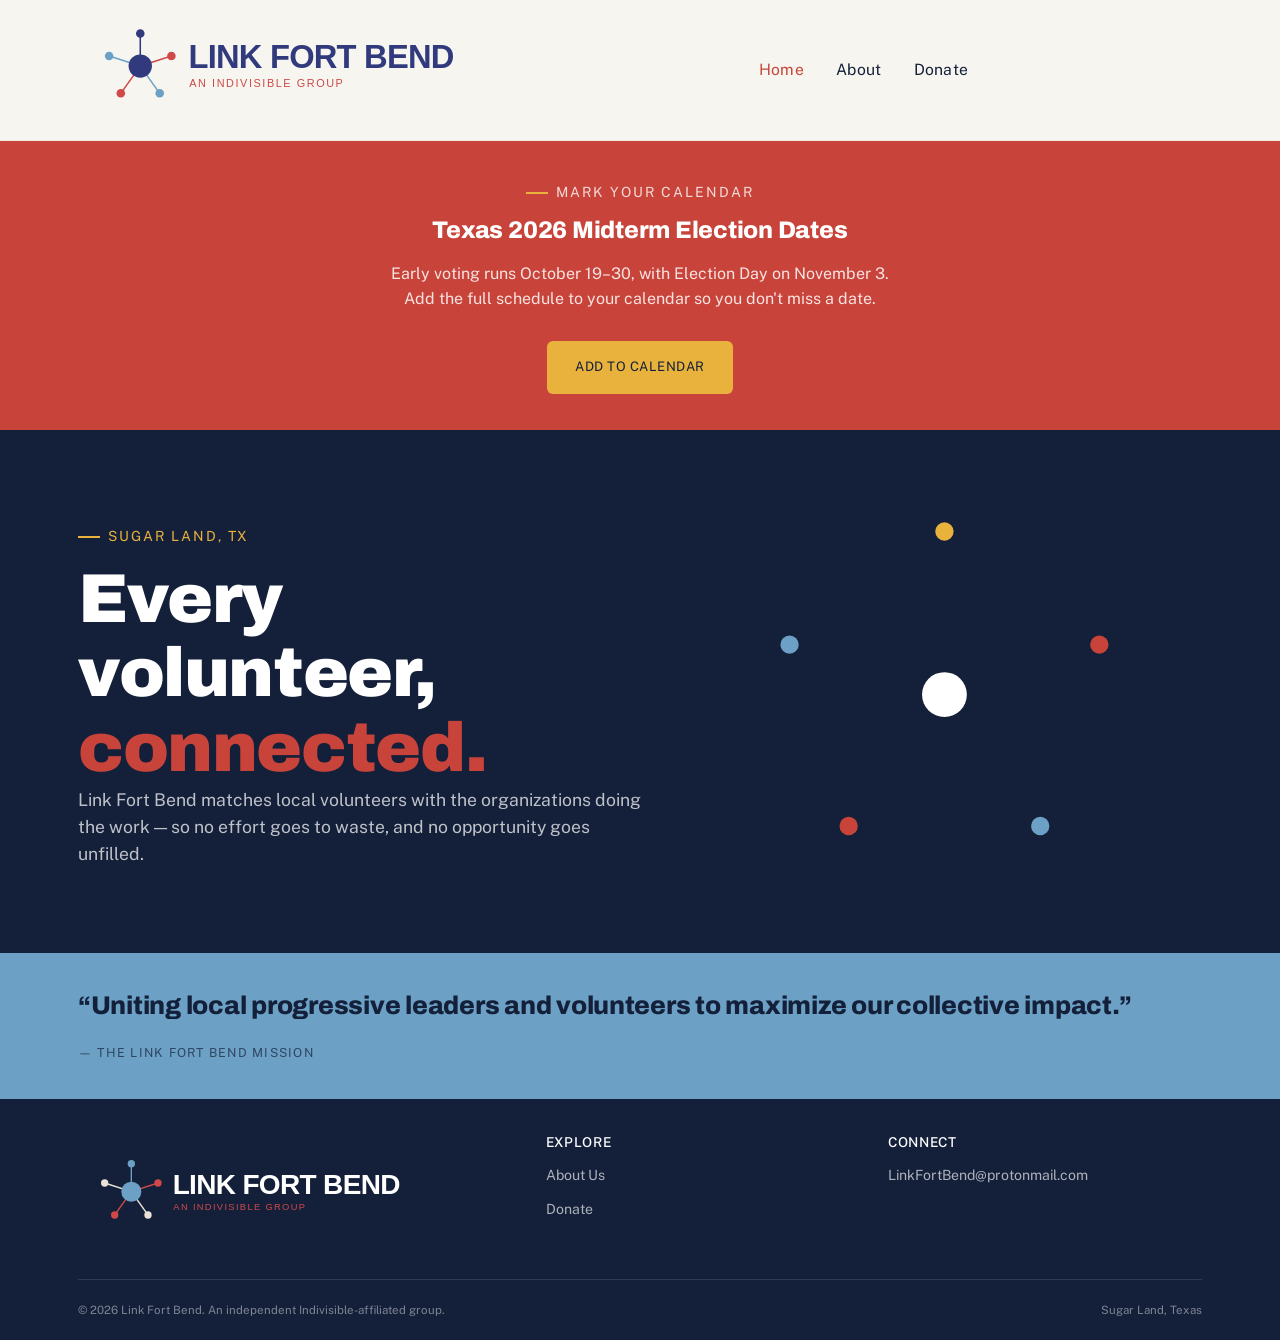
==== commit 9702e209: "new arrangement of home page" ====
--- a/index.html
+++ b/index.html
@@ -23,6 +23,17 @@
   </div>
 </header>
 
+<section class="cta-band">
+  <div class="wrap">
+    <div class="eyebrow" style="color:rgba(255,255,255,0.8);">Mark Your Calendar</div>
+    <h2 style="font-size:1.5rem;">Texas 2026 Midterm Election Dates</h2>
+    <p>Early voting runs October 19–30, with Election Day on November 3. Add the full schedule to your calendar so you don't miss a date.</p>
+    <div class="hero-actions">
+      <a href="tx-2026-midterm-election.ics" class="btn btn-on-dark" download>Add to Calendar</a>
+    </div>
+  </div>
+</section>
+
 <section class="hero">
   <div class="hero-grid">
     <div>
@@ -38,19 +49,6 @@
   <div class="wrap">
     <blockquote>&ldquo;Uniting local progressive leaders and volunteers to maximize our collective impact.&rdquo;</blockquote>
     <cite>— The Link Fort Bend Mission</cite>
-  </div>
-</section>
-
-<section>
-  <div class="wrap">
-    <div class="section-head center">
-      <div class="eyebrow">Mark Your Calendar</div>
-      <h2>Texas 2026 Midterm Election Dates</h2>
-      <p class="lede" style="margin:14px auto 0;">Early voting runs October 19–30, with Election Day on November 3. Add the full schedule to your calendar so you don't miss a date.</p>
-    </div>
-    <div style="text-align:center; margin-top:28px;">
-      <a href="files/tx-2026-midterm-election.ics" class="btn btn-on-dark" download>Add to Calendar</a>
-    </div>
   </div>
 </section>
 
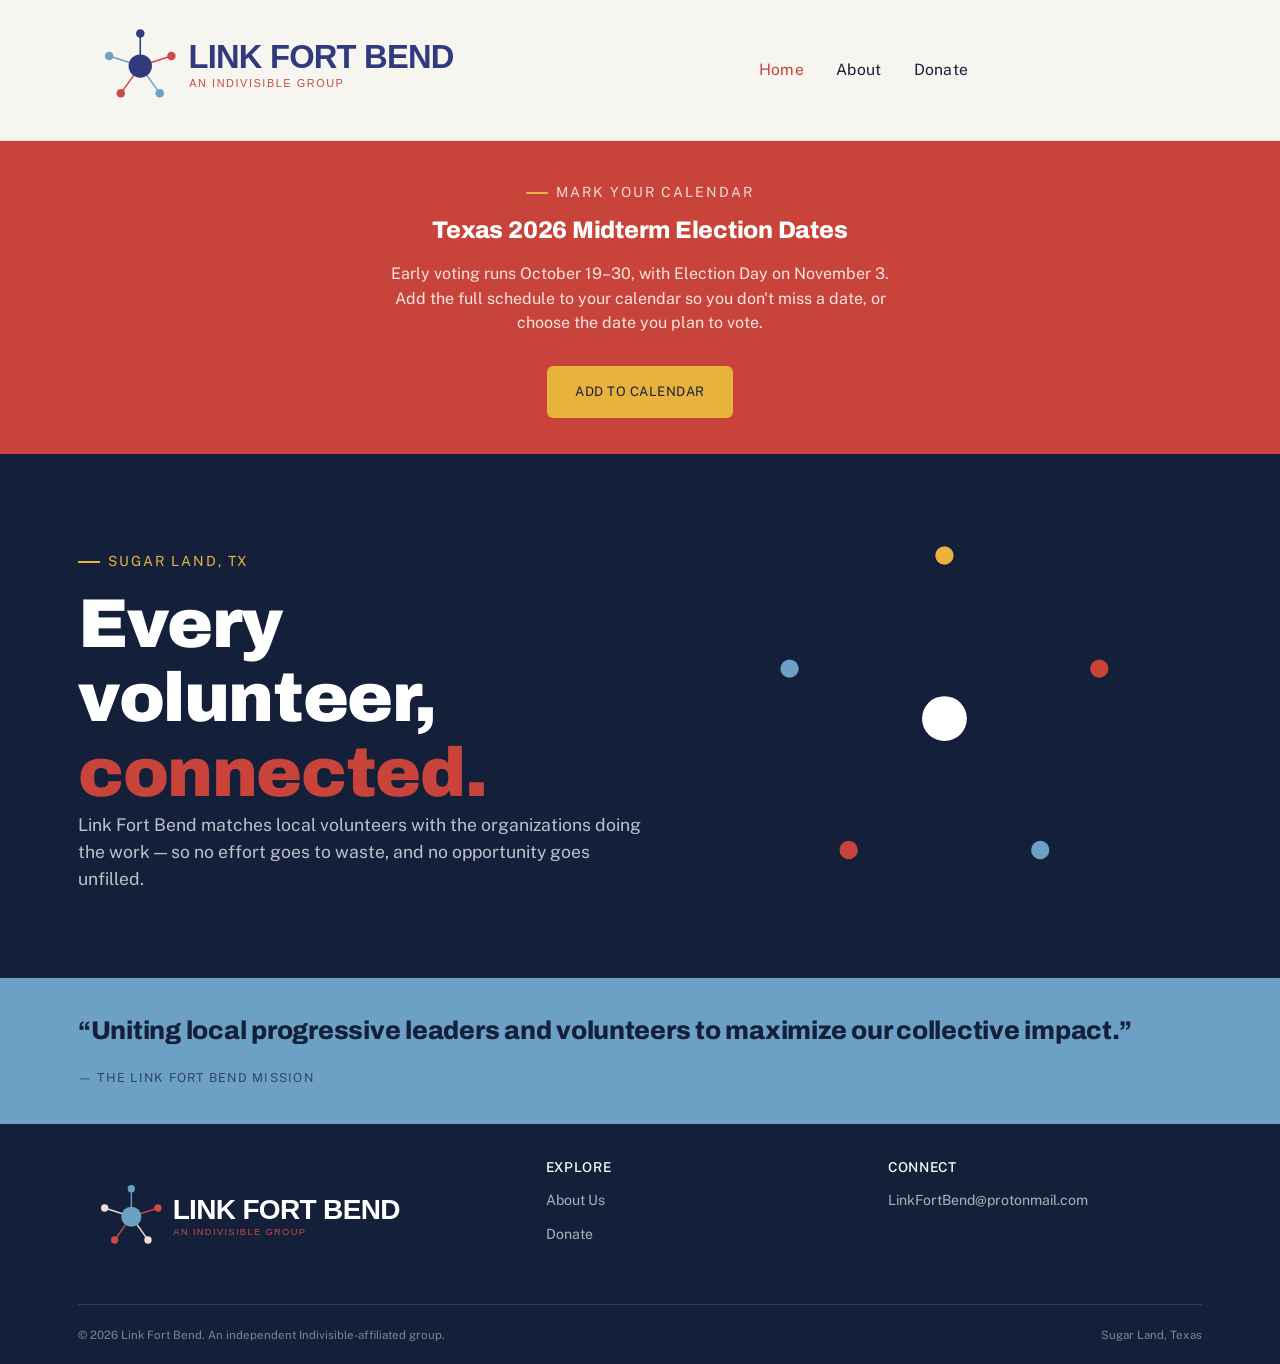
==== commit a5dce71d: "change wording of calendar add" ====
--- a/index.html
+++ b/index.html
@@ -27,7 +27,7 @@
   <div class="wrap">
     <div class="eyebrow" style="color:rgba(255,255,255,0.8);">Mark Your Calendar</div>
     <h2 style="font-size:1.5rem;">Texas 2026 Midterm Election Dates</h2>
-    <p>Early voting runs October 19–30, with Election Day on November 3. Add the full schedule to your calendar so you don't miss a date.</p>
+    <p>Early voting runs October 19–30, with Election Day on November 3. Add the full schedule to your calendar so you don't miss a date, or choose the date you plan to vote.</p>
     <div class="hero-actions">
       <a href="tx-2026-midterm-election.ics" class="btn btn-on-dark" download>Add to Calendar</a>
     </div>
